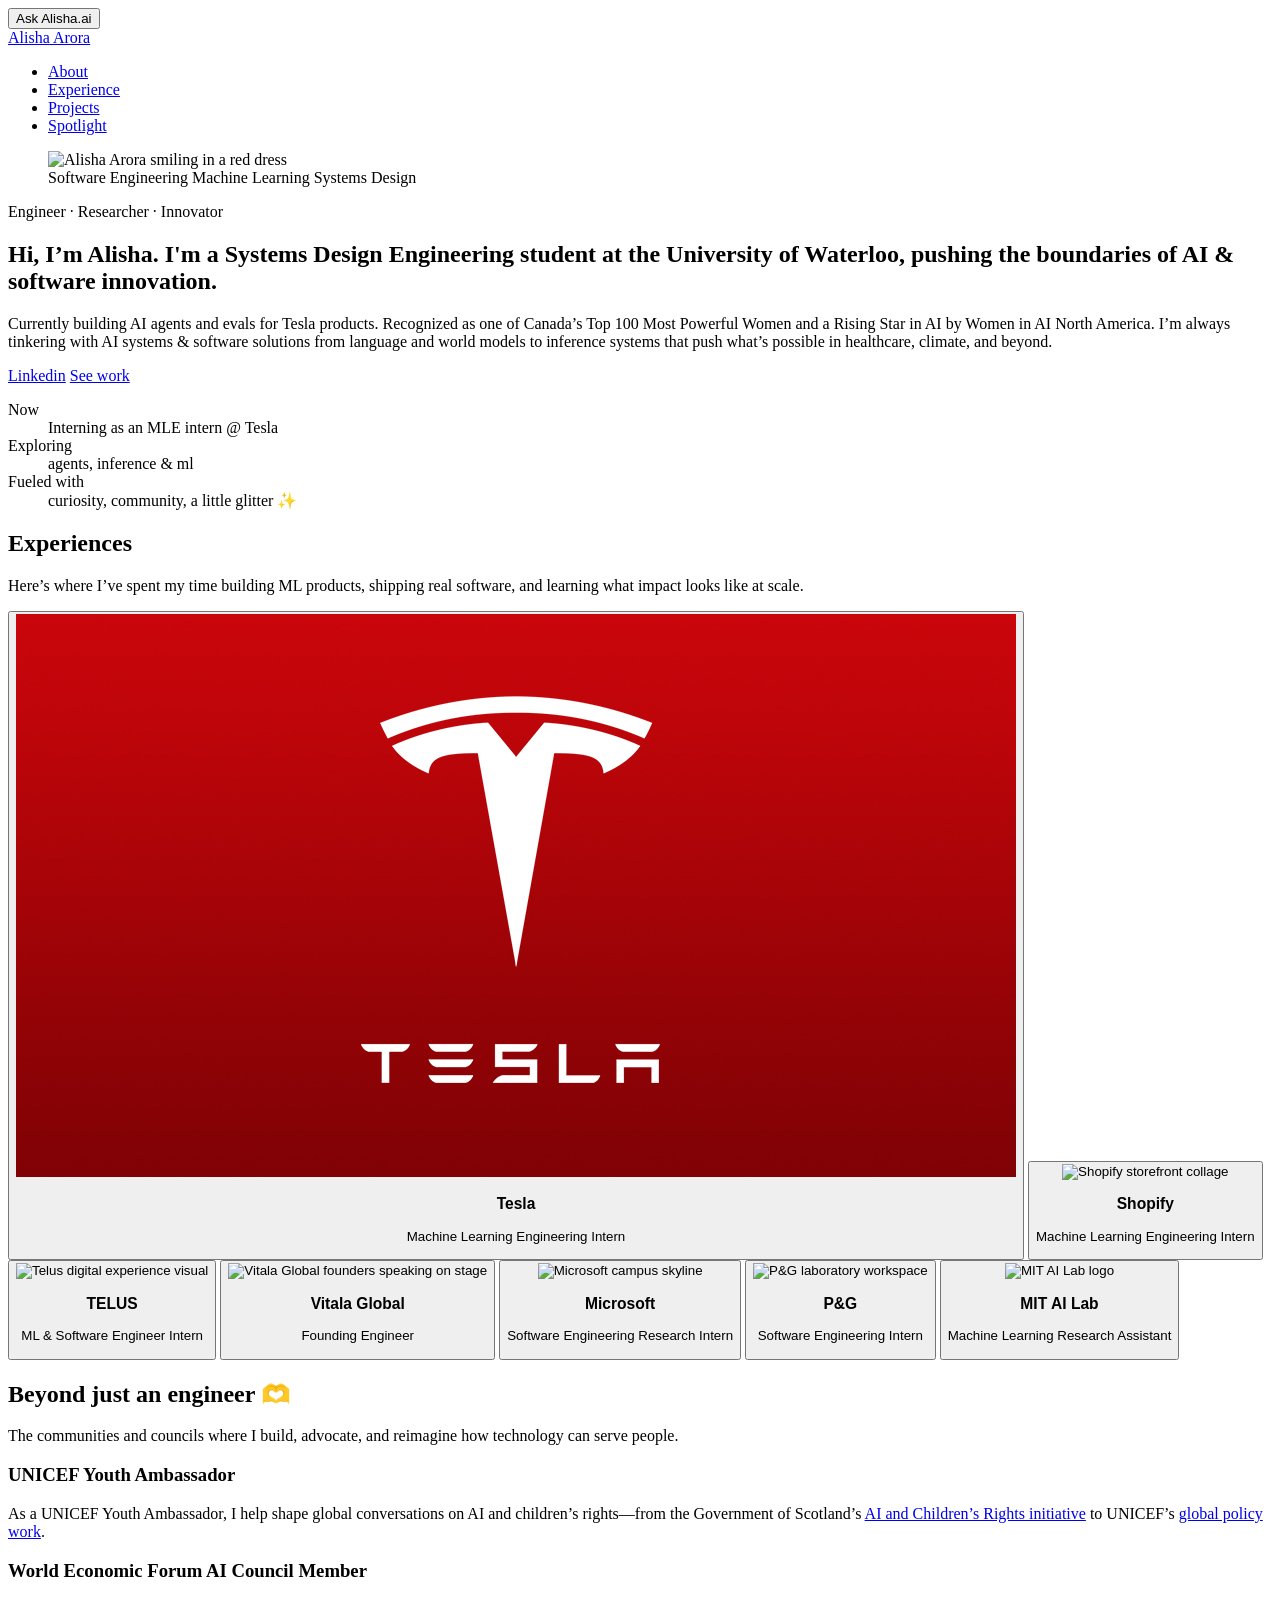
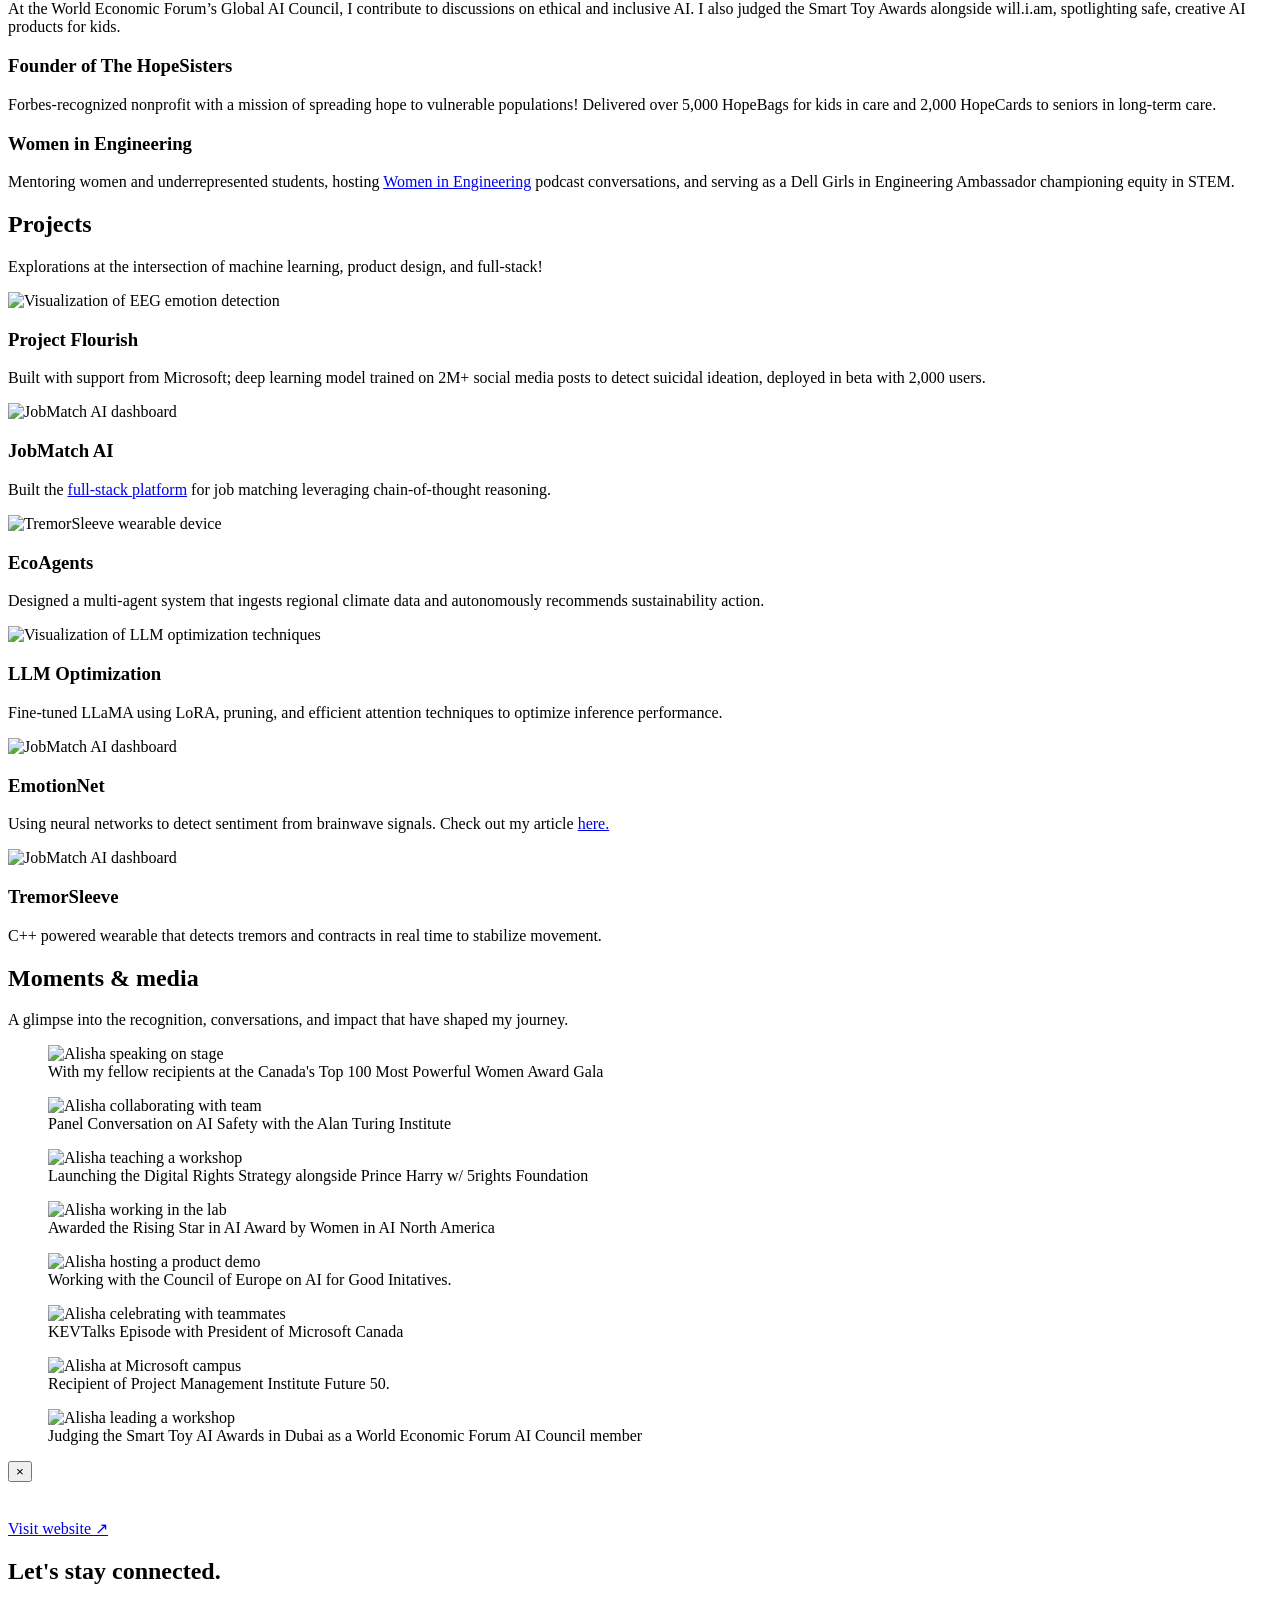
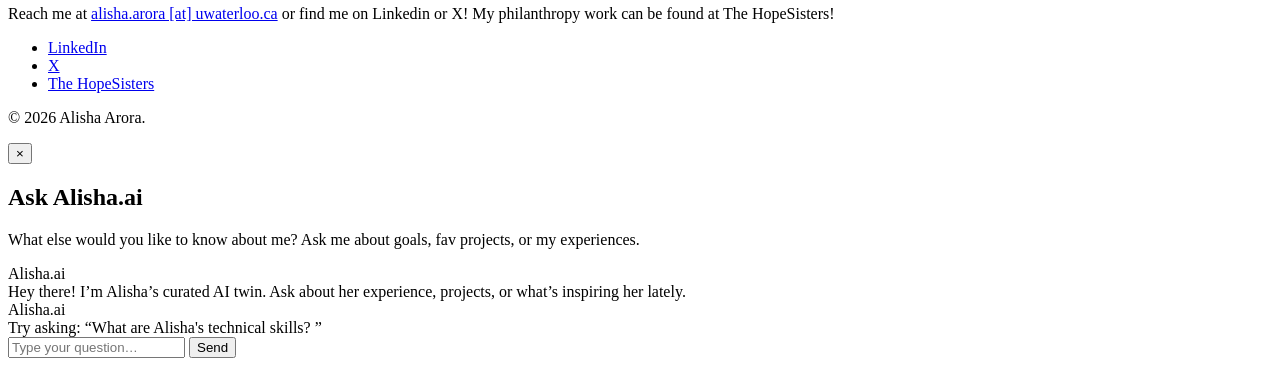
==== index.html @ b5c8d21a "Add Tesla internship updates" ====
<!DOCTYPE html>
<html lang="en">
  <head>
    <meta charset="UTF-8" />
    <meta name="viewport" content="width=device-width, initial-scale=1.0" />
    <title>Alisha Arora — ML Engineer & SWE</title>
    <link rel="stylesheet" href="styles.css" />
    <link rel="preconnect" href="https://fonts.googleapis.com" />
    <link rel="preconnect" href="https://fonts.gstatic.com" crossorigin />
    <link
      href="https://fonts.googleapis.com/css2?family=DM+Sans:wght@400;500;700&family=Playfair+Display:wght@600;700&display=swap"
      rel="stylesheet"
    />
  </head>
  <body>
    <div class="page-glow" aria-hidden="true"></div>
    <button class="ask-btn" type="button" data-modal-open>
      Ask Alisha.ai
    </button>

    <header class="hero" id="top">
      <div class="container">
        <nav class="top-nav">
          <a class="nav-logo nav-logo--pill" href="#top">Alisha Arora</a>
          <ul class="nav-links">
            <li><a href="#about" data-scroll="#about">About</a></li>
            <li><a href="#experience" data-scroll="#experience">Experience</a></li>
            <li><a href="#projects" data-scroll="#projects">Projects</a></li>
            <li><a href="#spotlight" data-scroll="#spotlight">Spotlight</a></li>
          </ul>
        </nav>

        <section class="hero-content">
          <figure class="hero-portrait hero-portrait--xl">
            <div class="portrait-frame">
              <img
                src="assets/alishaarora.png"
                alt="Alisha Arora smiling in a red dress"
              />
            </div>
            <div class="hero-tags">
              <span>Software Engineering</span>
              <span>Machine Learning</span>
              <span>Systems Design</span>
            </div>
          </figure>
          <div class="hero-copy">
            <p class="eyebrow">Engineer · Researcher · Innovator</p>
            <h1>
              Hi, I’m <span>Alisha</span>. I'm a Systems Design Engineering student at the University of Waterloo, pushing the boundaries of AI & software innovation.
            </h1>
            <p class="hero-body">
              Currently building AI agents and evals for Tesla products. Recognized as one of Canada’s Top 100 Most Powerful Women and a Rising Star in AI by Women in AI North America. I’m always tinkering with AI systems & software solutions from language and world models to inference systems that push what’s possible in healthcare, climate, and beyond.
            </p>
            <div class="hero-cta">
              <a class="primary-btn" href="https://www.linkedin.com/in/alishaarora56/">Linkedin</a>
              <a class="secondary-btn" href="#experience" data-scroll="#experience">See work</a>
            </div>
            <dl class="hero-stats">
              <div>
                <dt>Now</dt>
                <dd>Interning as an MLE intern @ <span>Tesla</span></dd>
              </div>
              <div>
                <dt> Exploring</dt>
                <dd>agents, inference & ml </dd>
              </div>
              <div>
                <dt>Fueled with</dt>
                <dd>curiosity, community, a little glitter ✨</dd>
              </div>
            </dl>
          </div>
        </section>
      </div>
    </header>

    <main>
      <section class="experience" id="experience">
        <div class="container">
          <div class="section-header">
            <h2>Experiences</h2>
            <p>
              Here’s where I’ve spent my time building ML products, shipping real software, and learning what impact looks like at scale.
            </p>
          <div class="experience-grid">
            <button
              class="experience-card"
              type="button"
              data-experience-card="tesla"
              data-experience-company="Tesla"
              data-experience-role="Machine Learning Engineering Intern"
              data-experience-year="Current"
              data-experience-summary="Currently building AI agents and evals for Tesla products."
              data-experience-link="https://www.tesla.com/"
              data-experience-image="assets/tesla.jpg"
              data-experience-alt="Tesla logo on a red background"
            >
              <img src="assets/tesla.jpg" alt="Tesla logo on a red background" />
              <div class="experience-card__overlay">
                <h3>Tesla</h3>
                <p>Machine Learning Engineering Intern</p>
              </div>
            </button>
            <button
              class="experience-card"
              type="button"
              data-experience-card="shopify"
              data-experience-company="Shopify"
              data-experience-role="Machine Learning Engineering Intern"
              data-experience-year="Sep 2025 - Dec 2025, Toronto ON"
              data-experience-summary="Built transformer-based recommendation models and a context-aware tokenizer that powers richer product discovery for millions of users."
              data-experience-link="https://www.shopify.com/"
              data-experience-image="assets/shopify_20stores_1cb40842-dab6-4920-a234-4da36e79fc8a.webp"
              data-experience-alt="Shopify storefront collage"
            >
              <img src="assets/shopify_20stores_1cb40842-dab6-4920-a234-4da36e79fc8a.webp" alt="Shopify storefront collage" />
              <div class="experience-card__overlay">
                <h3>Shopify</h3>
                <p>Machine Learning Engineering Intern</p>
              </div>
            </button>
            <button
              class="experience-card"
              type="button"
              data-experience-card="telus"
              data-experience-company="TELUS"
              data-experience-role="Machine Learning & Software Engineer Intern"
              data-experience-year="Jan 2025 - Apr 2025, Toronto ON"
              data-experience-summary="Worked on generative and computer vision systems using LLaMA-3 and SAM to optimize wildfire detection and reduce compute costs across large-scale AI infrastructure."
              data-experience-link="https://www.telus.com/"
              data-experience-image="assets/Screenshot 2025-10-09 at 10.08.01 PM.png"
              data-experience-alt="Telus digital experience visual"
            >
              <img src="assets/Screenshot 2025-10-09 at 10.08.01 PM.png" alt="Telus digital experience visual" />
              <div class="experience-card__overlay">
                <h3>TELUS</h3>
                <p>ML & Software Engineer Intern</p>
              </div>
            </button>
            <button
              class="experience-card"
              type="button"
              data-experience-card="vitala"
              data-experience-company="Vitala Global"
              data-experience-role="Founding Engineering Intern"
              data-experience-year="May 2024 - Aug 2024, Toronto ON"
              data-experience-summary="Built the backend of a women's pregnancy care app enabling secure, offline access to maternal health support in low-connectivity regions."
              data-experience-link="https://www.vitalaglobal.org/"
              data-experience-image="assets/0daeee_64565c181d674f4684ce628048272081~mv2.png"
              data-experience-alt="Vitala Global founders speaking on stage"
            >
              <img src="assets/0daeee_64565c181d674f4684ce628048272081~mv2.png" alt="Vitala Global founders speaking on stage" />
              <div class="experience-card__overlay">
                <h3>Vitala Global</h3>
                <p>Founding Engineer</p>
              </div>
            </button>
            <button
              class="experience-card"
              type="button"
              data-experience-card="microsoft"
              data-experience-company="Microsoft"
              data-experience-role="Software Engineering Research Intern"
              data-experience-year="May 2023 - Aug 2023, Redmond WA"
              data-experience-summary="Developed predictive models on maternal health data and deployed them as fast, scalable microservices on Azure using Docker and Kubernetes."
              data-experience-link="https://www.microsoft.com/"
              data-experience-image="assets/644fb7a564b6606e4e19dcf8_20230501T1259-f0aff0ab-6aef-4f8a-b039-fad01f658205.jpg"
              data-experience-alt="Microsoft campus skyline"
            >
              <img src="assets/644fb7a564b6606e4e19dcf8_20230501T1259-f0aff0ab-6aef-4f8a-b039-fad01f658205.jpg" alt="Microsoft campus skyline" />
              <div class="experience-card__overlay">
                <h3>Microsoft</h3>
                <p>Software Engineering Research Intern</p>
              </div>
            </button>
            <button
              class="experience-card"
              type="button"
              data-experience-card="pg"
              data-experience-company="Procter & Gamble"
              data-experience-role="Application & Software Engineering Intern"
              data-experience-year="Nov 2022 - Feb 2023"
              data-experience-summary="Youngest engineer to join the company, where I led the development of Always You, a mobile application focused on women's health."
              data-experience-link="https://www.pg.com/"
              data-experience-image="assets/644fb7a6e9fe28755bd56399_20230501T1259-9841d46c-efcb-4b42-9d1a-1a80ea1d48e3.jpg"
              data-experience-alt="P&G laboratory workspace"
            >
              <img src="assets/644fb7a6e9fe28755bd56399_20230501T1259-9841d46c-efcb-4b42-9d1a-1a80ea1d48e3.jpg" alt="P&G laboratory workspace" />
              <div class="experience-card__overlay">
                <h3>P&G</h3>
                <p>Software Engineering Intern</p>
              </div>
            </button>
            <button
              class="experience-card"
              type="button"
              data-experience-card="mit"
              data-experience-company="MIT AI Lab"
              data-experience-role="ML Research Assistant"
              data-experience-year="Sep 2022 - Dec 2022, Cambridge MA"
              data-experience-summary="Collaborated with PhD researchers to train deep learning models on 12,000+ microbiome samples, achieving 84% accuracy in predicting schizophrenia risk."
              data-experience-link="https://www.csail.mit.edu/"
              data-experience-image="assets/MIT-lockup-3line-red.png"
              data-experience-alt="MIT AI Lab logo"
            >
              <img src="assets/MIT-lockup-3line-red.png" alt="MIT AI Lab logo" />
              <div class="experience-card__overlay">
                <h3>MIT AI Lab</h3>
                <p>Machine Learning Research Assistant</p>
              </div>
            </button>
          </div>
        </div>
      </section>

      <section class="values" id="about">
        <div class="container">
          <div class="section-header">
            <h2>Beyond just an engineer 🫶</h2>
            <p>
              The communities and councils where I build, advocate, and reimagine how technology can serve people.
            </p>
          </div>
          <div class="values-grid">
            <article>
              <h3>UNICEF   Youth  Ambassador</h3>
              <p>
                As a UNICEF Youth Ambassador, I help shape global conversations on AI and children’s rights—from the Government of Scotland’s <a href="https://www.scottishai.com/news/engaging-youth-the-future-of-ai" target="_blank" rel="noopener">AI and Children’s Rights initiative</a> to UNICEF’s <a href="https://www.unicef.org/innocenti/events/global-forum-ai-children" target="_blank" rel="noopener">global policy work</a>.
            </article>
            <article>
              <h3>World Economic Forum AI Council Member</h3>
              <p>
                At the World Economic Forum’s Global AI Council, I contribute to discussions on ethical and inclusive AI. I also judged the Smart Toy Awards alongside will.i.am, spotlighting safe, creative AI products for kids.
              </p>
            </article>
            <article>
              <h3>Founder of The HopeSisters</h3>
              <p>
                Forbes-recognized nonprofit with a mission of spreading hope to vulnerable populations! Delivered over 5,000 HopeBags for kids in care and 2,000 HopeCards to seniors in long-term care.
              </p>
            </article>
            <article>
              <h3>Women in Engineering</h3>
              <p>
                Mentoring women and underrepresented students, hosting <a href="https://www.youtube.com/watch?v=wLb6qKamqs4" target="_blank" rel="noopener">Women in Engineering</a> podcast conversations, and serving as a Dell Girls in Engineering Ambassador championing equity in STEM.
              </p>
            </article>
          </div>
        </div>
      </section>

      
      
      <section class="projects" id="projects">
        <div class="container">
          <div class="section-header">
            <h2>Projects</h2>
            <p>
              Explorations at the intersection of machine learning, product design, and full-stack! 
            </p>
          </div>
          <div class="projects-grid">
            <article class="project-card" data-project="emotion-net">
              <div class="project-card__media">
                <img src="assets/ai suicidal detection.png" alt="Visualization of EEG emotion detection" />
              </div>
              <div class="project-card__body">
                <h3>Project Flourish</h3>
                <p>Built with support from Microsoft; deep learning model trained on 2M+ social media posts to detect suicidal ideation, deployed in beta with 2,000 users.</p>
              </div>
            </article>
            <article class="project-card" data-project="jobmatch">
              <div class="project-card__media">
                <img src="assets/JobMatch.png" alt="JobMatch AI dashboard" />
              </div>
              <div class="project-card__body">
                <h3>JobMatch AI</h3>
                <p>Built the <a class="text-link" href="https://jobmatch-ai-pied.vercel.app/" target="_blank" rel="noopener">full-stack platform</a> for job matching leveraging chain-of-thought reasoning.</p>
              </div>
            </article>
            <article class="project-card" data-project="tremorsleeve">
              <div class="project-card__media">
                <img src="assets/agents.png" alt="TremorSleeve wearable device" />
              </div>
              <div class="project-card__body">
                <h3>EcoAgents</h3>
                <p> Designed a multi-agent system that ingests regional climate data and autonomously recommends sustainability action.</p>
              </div>
            </article>
            <article class="project-card" data-project="llm-opt">
              <div class="project-card__media">
                <img src="assets/llm.jpg" alt="Visualization of LLM optimization techniques" />
              </div>
              <div class="project-card__body">
                <h3>LLM Optimization</h3>
                <p>Fine-tuned LLaMA using LoRA, pruning, and efficient attention techniques to optimize inference performance.</p>
              </div>
            </article>
            <article class="project-card" data-project="jobmatch">
              <div class="project-card__media">
                <img src="assets/Brainwave.jpg" alt="JobMatch AI dashboard" />
              </div>
              <div class="project-card__body">
                <h3>EmotionNet</h3>
                <p>Using neural networks to detect sentiment from brainwave signals. Check out my article <a class="text-link" href="https://alishaarora56.medium.com/using-brainwave-data-to-detect-whether-someone-is-feeling-good-7e4171572429" target="_blank" rel="noopener noreferrer">here.</a> </p>
              </div>
            </article>
            <article class="project-card" data-project="jobmatch">
              <div class="project-card__media">
                <img src="assets/TremorSleeve.png" alt="JobMatch AI dashboard" />
              </div>
              <div class="project-card__body">
                <h3>TremorSleeve</h3>
                <p>C++ powered wearable that detects tremors and contracts in real time to stabilize movement.</p>
              </div>
            </article>
          </div>
        </div>
      </section>



      <section class="spotlight" id="spotlight">
        <div class="container">
          <div class="section-header">
            <h2>Moments & media</h2>
            <p>
              A glimpse into the recognition, conversations, and impact that have shaped my journey.
            </p>
          </div>
          <div class="spotlight-grid">
            <figure>
              <img src="assets/IMG_5000C2583767-1.jpeg" alt="Alisha speaking on stage" />
              <figcaption>With my fellow recipients at the Canada's Top 100 Most Powerful Women Award Gala </figcaption>
            </figure>
            <figure>
              <img src="assets/IMG_8790.jpg" alt="Alisha collaborating with team" />
              <figcaption>Panel Conversation on AI Safety with the Alan Turing Institute</figcaption>
            </figure>
            <figure>
              <img src="assets/4d37ea44-f620-46a0-9817-ff5068344997.jpg" alt="Alisha teaching a workshop" />
              <figcaption>Launching the Digital Rights Strategy alongside Prince Harry w/ 5rights Foundation</figcaption>
            </figure>
            <figure>
              <img src="assets/Screenshot 2025-10-11 at 12.06.03 AM.png" alt="Alisha working in the lab" />
              <figcaption>Awarded the Rising Star in AI Award by Women in AI North America </figcaption>
            </figure>
            <figure>
              <img src="assets/coe.png" alt="Alisha hosting a product demo" />
              <figcaption>Working with the Council of Europe on AI for Good Initatives.</figcaption>
            </figure>
            <figure>
              <img src="assets/Screenshot 2025-10-11 at 12.46.53 AM.png" alt="Alisha celebrating with teammates" />
              <figcaption>KEVTalks Episode with President of Microsoft Canada</figcaption>
            </figure>
            <figure>
              <img src="assets/PM.png" alt="Alisha at Microsoft campus" />
              <figcaption>Recipient of Project Management Institute Future 50.</figcaption>
            </figure>
            <figure>
              <img src="assets/dubai.png" alt="Alisha leading a workshop" />
              <figcaption>Judging the Smart Toy AI Awards in Dubai as a World Economic Forum AI Council member </figcaption>
            </figure>
          </div>
        </div>
      </section>

    </main>

    <div class="experience-modal" data-experience-modal>
      <div class="experience-modal__content">
        <button class="experience-modal__close" type="button" data-experience-close aria-label="Close">×</button>
        <div class="experience-modal__image">
          <span class="experience-modal__badge" data-modal-experience-year></span>
          <img src="" alt="" data-modal-experience-image />
        </div>
        <div class="experience-modal__body">
          <div class="experience-modal__header">
            <span class="experience-modal__company" data-modal-experience-company></span>
            <h3 data-modal-experience-role></h3>
          </div>
          <p class="experience-modal__summary" data-modal-experience-summary></p>
          <div class="experience-modal__footer">
            <a href="#" target="_blank" rel="noopener" data-modal-experience-link>
              Visit website ↗
            </a>
          </div>
        </div>
      </div>
    </div>

    <footer class="footer">
      <div class="container">
        <div>
          <h2>Let's stay connected.</h2>
          <p>
            Reach me at <a href="mailto:alisha.arora@uwaterloo.ca">alisha.arora [at] uwaterloo.ca</a> or find me on Linkedin or X! My philanthropy work can be found at The HopeSisters!
          </p>
        </div>
        <ul class="footer-links">
          <li><a href="https://www.linkedin.com/in/alishaarora56/" target="_blank" rel="noopener">LinkedIn</a></li>
          <li><a href="https://x.com/alishaarora_" target="_blank" rel="noopener">X</a></li>
          <li><a href="https://thehopesisters.com/#home/" target="_blank" rel="noopener">The HopeSisters</a></li>
        </ul>
        <p class="footer-note">© <span data-year></span> Alisha Arora.</p>
      </div>
    </footer>

    <div class="modal" data-modal>
      <div class="modal-content">
        <button class="modal-close" type="button" data-modal-close aria-label="Close">×</button>
        <div class="modal-header">
          <h2>Ask Alisha.ai</h2>
          <p> What else would you like to know about me? Ask me about goals, fav projects, or my experiences.</p>
        </div>
        <div class="modal-body">
          <div class="chat-window" data-chat-window>
            <!-- Chat content injected -->
          </div>
          <form class="chat-input" data-chat-form>
            <input
              type="text"
              name="prompt"
              placeholder="Type your question…"
              autocomplete="off"
              required
            />
            <button type="submit">Send</button>
          </form>
        </div>
      </div>
    </div>

    <script src="script.js" defer></script>
  </body>
</html>
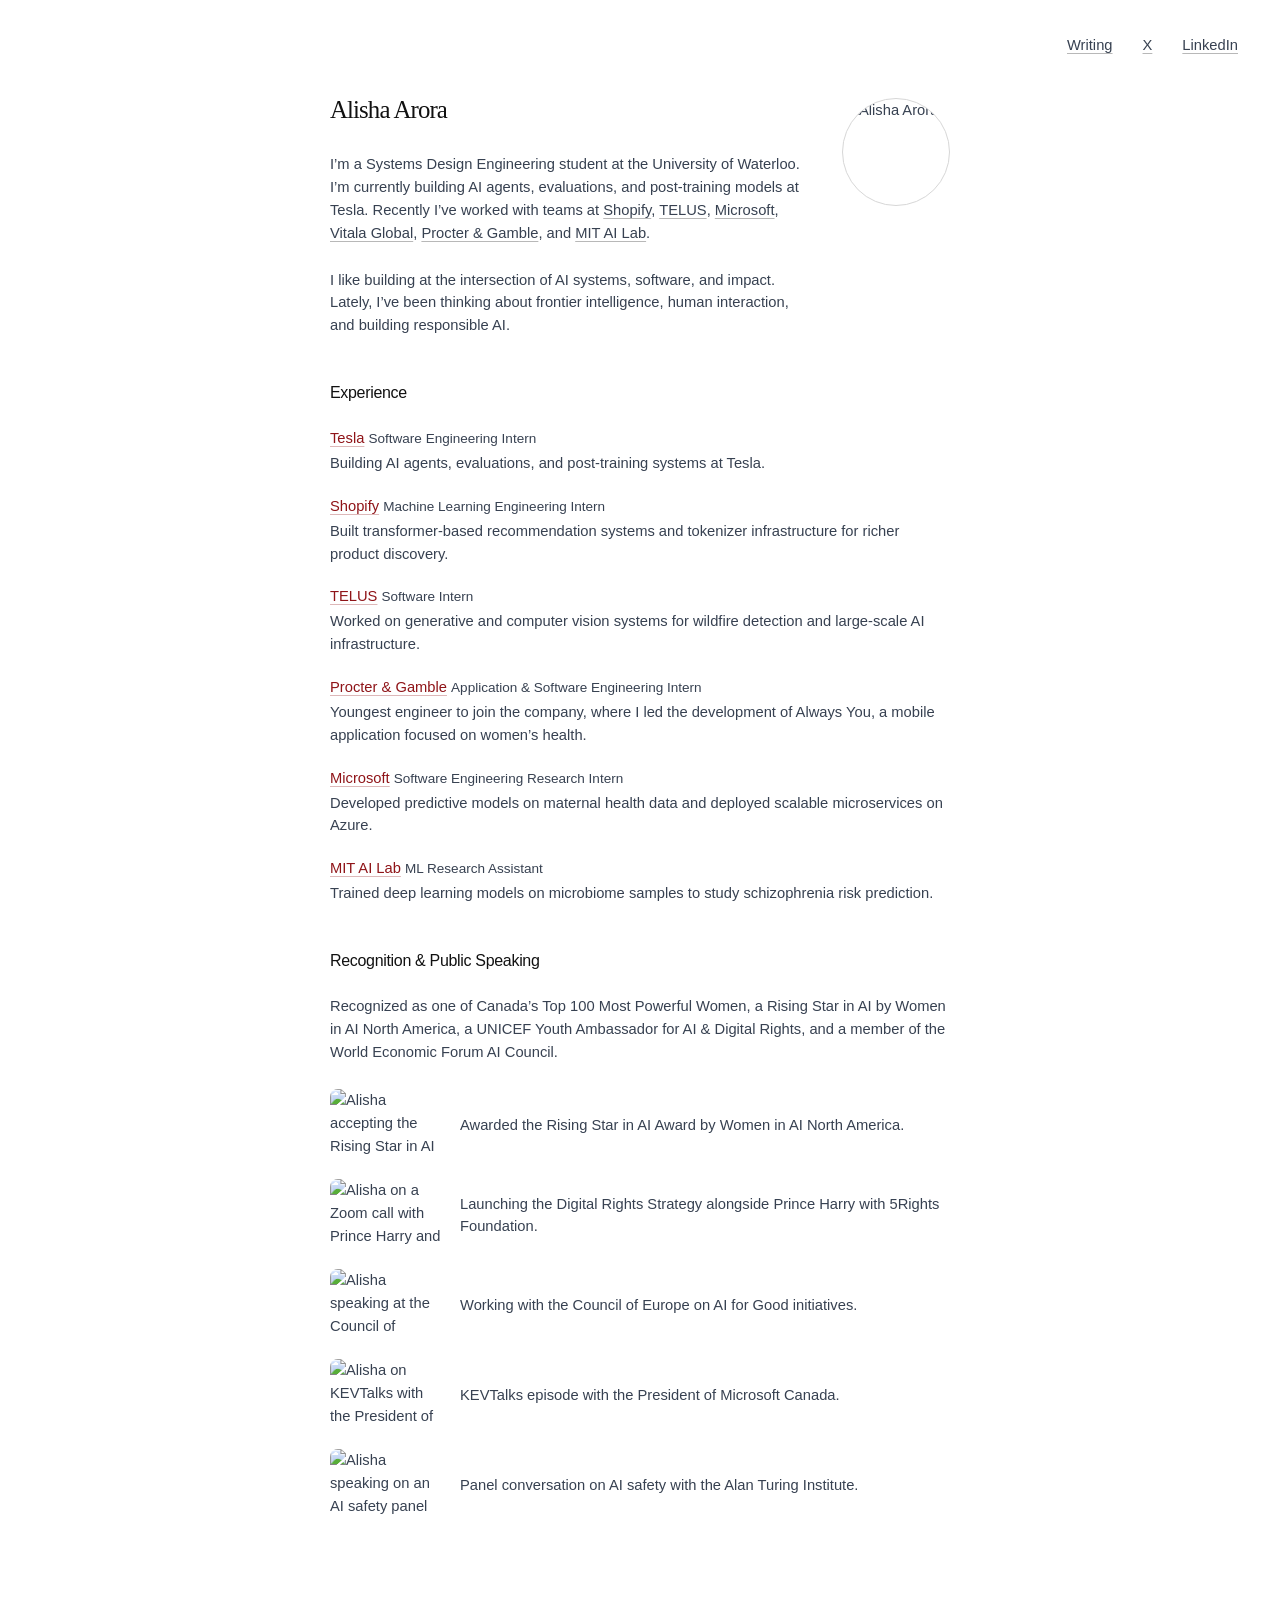
==== commit ccf93c16: "Redesign personal site" ====
--- a/index.html
+++ b/index.html
@@ -3,435 +3,100 @@
   <head>
     <meta charset="UTF-8" />
     <meta name="viewport" content="width=device-width, initial-scale=1.0" />
-    <title>Alisha Arora — ML Engineer & SWE</title>
+    <title>Alisha Arora</title>
+    <meta
+      name="description"
+      content="Alisha Arora is a Systems Design Engineering student at the University of Waterloo building AI agents, ML systems, and software products."
+    />
+    <link rel="icon" type="image/png" href="assets/alishaarora.png" />
+    <link rel="apple-touch-icon" href="assets/alishaarora.png" />
     <link rel="stylesheet" href="styles.css" />
-    <link rel="preconnect" href="https://fonts.googleapis.com" />
-    <link rel="preconnect" href="https://fonts.gstatic.com" crossorigin />
-    <link
-      href="https://fonts.googleapis.com/css2?family=DM+Sans:wght@400;500;700&family=Playfair+Display:wght@600;700&display=swap"
-      rel="stylesheet"
-    />
   </head>
   <body>
-    <div class="page-glow" aria-hidden="true"></div>
-    <button class="ask-btn" type="button" data-modal-open>
-      Ask Alisha.ai
-    </button>
+    <main class="page">
+      <nav class="top-links" aria-label="Main navigation">
+        <a href="writing.html">Writing</a>
+        <a href="https://x.com/alishaarora_" target="_blank" rel="noopener">X</a>
+        <a href="https://www.linkedin.com/in/alishaarora56/" target="_blank" rel="noopener">LinkedIn</a>
+      </nav>
 
-    <header class="hero" id="top">
-      <div class="container">
-        <nav class="top-nav">
-          <a class="nav-logo nav-logo--pill" href="#top">Alisha Arora</a>
-          <ul class="nav-links">
-            <li><a href="#about" data-scroll="#about">About</a></li>
-            <li><a href="#experience" data-scroll="#experience">Experience</a></li>
-            <li><a href="#projects" data-scroll="#projects">Projects</a></li>
-            <li><a href="#spotlight" data-scroll="#spotlight">Spotlight</a></li>
-          </ul>
-        </nav>
+      <header class="hero">
+        <div class="hero-copy">
+          <h1>Alisha Arora</h1>
+          <p>
+            I’m a Systems Design Engineering student at the University of Waterloo. I’m currently building AI agents, evaluations, and post-training models at Tesla. Recently I’ve worked with teams at
+            <a href="https://www.shopify.com/" target="_blank" rel="noopener">Shopify</a>,
+            <a href="https://www.telus.com/" target="_blank" rel="noopener">TELUS</a>,
+            <a href="https://www.microsoft.com/" target="_blank" rel="noopener">Microsoft</a>,
+            <a href="https://www.vitalaglobal.org/" target="_blank" rel="noopener">Vitala Global</a>,
+            <a href="https://www.pg.com/" target="_blank" rel="noopener">Procter &amp; Gamble</a>, and
+            <a href="https://www.csail.mit.edu/" target="_blank" rel="noopener">MIT AI Lab</a>.
+          </p>
+          <p>
+            I like building at the intersection of AI systems, software, and impact. Lately, I’ve been thinking about frontier intelligence, human interaction, and building responsible AI.
+          </p>
+        </div>
+        <img class="portrait" src="assets/alishaarora.png" alt="Alisha Arora" />
+      </header>
 
-        <section class="hero-content">
-          <figure class="hero-portrait hero-portrait--xl">
-            <div class="portrait-frame">
-              <img
-                src="assets/alishaarora.png"
-                alt="Alisha Arora smiling in a red dress"
-              />
-            </div>
-            <div class="hero-tags">
-              <span>Software Engineering</span>
-              <span>Machine Learning</span>
-              <span>Systems Design</span>
-            </div>
-          </figure>
-          <div class="hero-copy">
-            <p class="eyebrow">Engineer · Researcher · Innovator</p>
-            <h1>
-              Hi, I’m <span>Alisha</span>. I'm a Systems Design Engineering student at the University of Waterloo, pushing the boundaries of AI & software innovation.
-            </h1>
-            <p class="hero-body">
-              Currently building AI agents and evals for Tesla products. Recognized as one of Canada’s Top 100 Most Powerful Women and a Rising Star in AI by Women in AI North America. I’m always tinkering with AI systems & software solutions from language and world models to inference systems that push what’s possible in healthcare, climate, and beyond.
-            </p>
-            <div class="hero-cta">
-              <a class="primary-btn" href="https://www.linkedin.com/in/alishaarora56/">Linkedin</a>
-              <a class="secondary-btn" href="#experience" data-scroll="#experience">See work</a>
-            </div>
-            <dl class="hero-stats">
-              <div>
-                <dt>Now</dt>
-                <dd>Interning as an MLE intern @ <span>Tesla</span></dd>
-              </div>
-              <div>
-                <dt> Exploring</dt>
-                <dd>agents, inference & ml </dd>
-              </div>
-              <div>
-                <dt>Fueled with</dt>
-                <dd>curiosity, community, a little glitter ✨</dd>
-              </div>
-            </dl>
-          </div>
-        </section>
-      </div>
-    </header>
-
-    <main>
-      <section class="experience" id="experience">
-        <div class="container">
-          <div class="section-header">
-            <h2>Experiences</h2>
-            <p>
-              Here’s where I’ve spent my time building ML products, shipping real software, and learning what impact looks like at scale.
-            </p>
-          <div class="experience-grid">
-            <button
-              class="experience-card"
-              type="button"
-              data-experience-card="tesla"
-              data-experience-company="Tesla"
-              data-experience-role="Machine Learning Engineering Intern"
-              data-experience-year="Current"
-              data-experience-summary="Currently building AI agents and evals for Tesla products."
-              data-experience-link="https://www.tesla.com/"
-              data-experience-image="assets/tesla.jpg"
-              data-experience-alt="Tesla logo on a red background"
-            >
-              <img src="assets/tesla.jpg" alt="Tesla logo on a red background" />
-              <div class="experience-card__overlay">
-                <h3>Tesla</h3>
-                <p>Machine Learning Engineering Intern</p>
-              </div>
-            </button>
-            <button
-              class="experience-card"
-              type="button"
-              data-experience-card="shopify"
-              data-experience-company="Shopify"
-              data-experience-role="Machine Learning Engineering Intern"
-              data-experience-year="Sep 2025 - Dec 2025, Toronto ON"
-              data-experience-summary="Built transformer-based recommendation models and a context-aware tokenizer that powers richer product discovery for millions of users."
-              data-experience-link="https://www.shopify.com/"
-              data-experience-image="assets/shopify_20stores_1cb40842-dab6-4920-a234-4da36e79fc8a.webp"
-              data-experience-alt="Shopify storefront collage"
-            >
-              <img src="assets/shopify_20stores_1cb40842-dab6-4920-a234-4da36e79fc8a.webp" alt="Shopify storefront collage" />
-              <div class="experience-card__overlay">
-                <h3>Shopify</h3>
-                <p>Machine Learning Engineering Intern</p>
-              </div>
-            </button>
-            <button
-              class="experience-card"
-              type="button"
-              data-experience-card="telus"
-              data-experience-company="TELUS"
-              data-experience-role="Machine Learning & Software Engineer Intern"
-              data-experience-year="Jan 2025 - Apr 2025, Toronto ON"
-              data-experience-summary="Worked on generative and computer vision systems using LLaMA-3 and SAM to optimize wildfire detection and reduce compute costs across large-scale AI infrastructure."
-              data-experience-link="https://www.telus.com/"
-              data-experience-image="assets/Screenshot 2025-10-09 at 10.08.01 PM.png"
-              data-experience-alt="Telus digital experience visual"
-            >
-              <img src="assets/Screenshot 2025-10-09 at 10.08.01 PM.png" alt="Telus digital experience visual" />
-              <div class="experience-card__overlay">
-                <h3>TELUS</h3>
-                <p>ML & Software Engineer Intern</p>
-              </div>
-            </button>
-            <button
-              class="experience-card"
-              type="button"
-              data-experience-card="vitala"
-              data-experience-company="Vitala Global"
-              data-experience-role="Founding Engineering Intern"
-              data-experience-year="May 2024 - Aug 2024, Toronto ON"
-              data-experience-summary="Built the backend of a women's pregnancy care app enabling secure, offline access to maternal health support in low-connectivity regions."
-              data-experience-link="https://www.vitalaglobal.org/"
-              data-experience-image="assets/0daeee_64565c181d674f4684ce628048272081~mv2.png"
-              data-experience-alt="Vitala Global founders speaking on stage"
-            >
-              <img src="assets/0daeee_64565c181d674f4684ce628048272081~mv2.png" alt="Vitala Global founders speaking on stage" />
-              <div class="experience-card__overlay">
-                <h3>Vitala Global</h3>
-                <p>Founding Engineer</p>
-              </div>
-            </button>
-            <button
-              class="experience-card"
-              type="button"
-              data-experience-card="microsoft"
-              data-experience-company="Microsoft"
-              data-experience-role="Software Engineering Research Intern"
-              data-experience-year="May 2023 - Aug 2023, Redmond WA"
-              data-experience-summary="Developed predictive models on maternal health data and deployed them as fast, scalable microservices on Azure using Docker and Kubernetes."
-              data-experience-link="https://www.microsoft.com/"
-              data-experience-image="assets/644fb7a564b6606e4e19dcf8_20230501T1259-f0aff0ab-6aef-4f8a-b039-fad01f658205.jpg"
-              data-experience-alt="Microsoft campus skyline"
-            >
-              <img src="assets/644fb7a564b6606e4e19dcf8_20230501T1259-f0aff0ab-6aef-4f8a-b039-fad01f658205.jpg" alt="Microsoft campus skyline" />
-              <div class="experience-card__overlay">
-                <h3>Microsoft</h3>
-                <p>Software Engineering Research Intern</p>
-              </div>
-            </button>
-            <button
-              class="experience-card"
-              type="button"
-              data-experience-card="pg"
-              data-experience-company="Procter & Gamble"
-              data-experience-role="Application & Software Engineering Intern"
-              data-experience-year="Nov 2022 - Feb 2023"
-              data-experience-summary="Youngest engineer to join the company, where I led the development of Always You, a mobile application focused on women's health."
-              data-experience-link="https://www.pg.com/"
-              data-experience-image="assets/644fb7a6e9fe28755bd56399_20230501T1259-9841d46c-efcb-4b42-9d1a-1a80ea1d48e3.jpg"
-              data-experience-alt="P&G laboratory workspace"
-            >
-              <img src="assets/644fb7a6e9fe28755bd56399_20230501T1259-9841d46c-efcb-4b42-9d1a-1a80ea1d48e3.jpg" alt="P&G laboratory workspace" />
-              <div class="experience-card__overlay">
-                <h3>P&G</h3>
-                <p>Software Engineering Intern</p>
-              </div>
-            </button>
-            <button
-              class="experience-card"
-              type="button"
-              data-experience-card="mit"
-              data-experience-company="MIT AI Lab"
-              data-experience-role="ML Research Assistant"
-              data-experience-year="Sep 2022 - Dec 2022, Cambridge MA"
-              data-experience-summary="Collaborated with PhD researchers to train deep learning models on 12,000+ microbiome samples, achieving 84% accuracy in predicting schizophrenia risk."
-              data-experience-link="https://www.csail.mit.edu/"
-              data-experience-image="assets/MIT-lockup-3line-red.png"
-              data-experience-alt="MIT AI Lab logo"
-            >
-              <img src="assets/MIT-lockup-3line-red.png" alt="MIT AI Lab logo" />
-              <div class="experience-card__overlay">
-                <h3>MIT AI Lab</h3>
-                <p>Machine Learning Research Assistant</p>
-              </div>
-            </button>
-          </div>
+      <section aria-labelledby="experience-heading">
+        <h2 id="experience-heading">Experience</h2>
+        <div class="entry-list">
+          <article class="entry">
+            <p><a class="entry-title" href="https://www.tesla.com/" target="_blank" rel="noopener">Tesla</a> <span class="date">Software Engineering Intern</span></p>
+            <p>Building AI agents, evaluations, and post-training systems at Tesla.</p>
+          </article>
+          <article class="entry">
+            <p><a class="entry-title" href="https://www.shopify.com/" target="_blank" rel="noopener">Shopify</a> <span class="date">Machine Learning Engineering Intern</span></p>
+            <p>Built transformer-based recommendation systems and tokenizer infrastructure for richer product discovery.</p>
+          </article>
+          <article class="entry">
+            <p><a class="entry-title" href="https://www.telus.com/" target="_blank" rel="noopener">TELUS</a> <span class="date">Software Intern</span></p>
+            <p>Worked on generative and computer vision systems for wildfire detection and large-scale AI infrastructure.</p>
+          </article>
+          <article class="entry">
+            <p><a class="entry-title" href="https://www.pg.com/" target="_blank" rel="noopener">Procter &amp; Gamble</a> <span class="date">Application &amp; Software Engineering Intern</span></p>
+            <p>Youngest engineer to join the company, where I led the development of Always You, a mobile application focused on women’s health.</p>
+          </article>
+          <article class="entry">
+            <p><a class="entry-title" href="https://www.microsoft.com/" target="_blank" rel="noopener">Microsoft</a> <span class="date">Software Engineering Research Intern</span></p>
+            <p>Developed predictive models on maternal health data and deployed scalable microservices on Azure.</p>
+          </article>
+          <article class="entry">
+            <p><a class="entry-title" href="https://www.csail.mit.edu/" target="_blank" rel="noopener">MIT AI Lab</a> <span class="date">ML Research Assistant</span></p>
+            <p>Trained deep learning models on microbiome samples to study schizophrenia risk prediction.</p>
+          </article>
         </div>
       </section>
 
-      <section class="values" id="about">
-        <div class="container">
-          <div class="section-header">
-            <h2>Beyond just an engineer 🫶</h2>
-            <p>
-              The communities and councils where I build, advocate, and reimagine how technology can serve people.
-            </p>
-          </div>
-          <div class="values-grid">
-            <article>
-              <h3>UNICEF   Youth  Ambassador</h3>
-              <p>
-                As a UNICEF Youth Ambassador, I help shape global conversations on AI and children’s rights—from the Government of Scotland’s <a href="https://www.scottishai.com/news/engaging-youth-the-future-of-ai" target="_blank" rel="noopener">AI and Children’s Rights initiative</a> to UNICEF’s <a href="https://www.unicef.org/innocenti/events/global-forum-ai-children" target="_blank" rel="noopener">global policy work</a>.
-            </article>
-            <article>
-              <h3>World Economic Forum AI Council Member</h3>
-              <p>
-                At the World Economic Forum’s Global AI Council, I contribute to discussions on ethical and inclusive AI. I also judged the Smart Toy Awards alongside will.i.am, spotlighting safe, creative AI products for kids.
-              </p>
-            </article>
-            <article>
-              <h3>Founder of The HopeSisters</h3>
-              <p>
-                Forbes-recognized nonprofit with a mission of spreading hope to vulnerable populations! Delivered over 5,000 HopeBags for kids in care and 2,000 HopeCards to seniors in long-term care.
-              </p>
-            </article>
-            <article>
-              <h3>Women in Engineering</h3>
-              <p>
-                Mentoring women and underrepresented students, hosting <a href="https://www.youtube.com/watch?v=wLb6qKamqs4" target="_blank" rel="noopener">Women in Engineering</a> podcast conversations, and serving as a Dell Girls in Engineering Ambassador championing equity in STEM.
-              </p>
-            </article>
-          </div>
+      <section aria-labelledby="awards-heading">
+        <h2 id="awards-heading">Recognition &amp; Public Speaking</h2>
+        <p>
+          Recognized as one of Canada’s Top 100 Most Powerful Women, a Rising Star in AI by Women in AI North America, a UNICEF Youth Ambassador for AI &amp; Digital Rights, and a member of the World Economic Forum AI Council.
+        </p>
+        <div class="award-list">
+          <article class="award-item">
+            <img class="award-image--top" src="assets/Screenshot 2025-10-11 at 12.06.03 AM.png" alt="Alisha accepting the Rising Star in AI award" />
+            <p>Awarded the Rising Star in AI Award by Women in AI North America.</p>
+          </article>
+          <article class="award-item">
+            <img src="assets/IMG_5000C2583767-1.jpeg" alt="Alisha on a Zoom call with Prince Harry and youth advocates" />
+            <p>Launching the Digital Rights Strategy alongside Prince Harry with 5Rights Foundation.</p>
+          </article>
+          <article class="award-item">
+            <img src="assets/coe.png" alt="Alisha speaking at the Council of Europe" />
+            <p>Working with the Council of Europe on AI for Good initiatives.</p>
+          </article>
+          <article class="award-item">
+            <img src="assets/Screenshot 2025-10-11 at 12.46.53 AM.png" alt="Alisha on KEVTalks with the President of Microsoft Canada" />
+            <p>KEVTalks episode with the President of Microsoft Canada.</p>
+          </article>
+          <article class="award-item">
+            <img src="assets/4d37ea44-f620-46a0-9817-ff5068344997.jpg" alt="Alisha speaking on an AI safety panel at the Alan Turing Institute" />
+            <p>Panel conversation on AI safety with the Alan Turing Institute.</p>
+          </article>
         </div>
       </section>
-
-      
-      
-      <section class="projects" id="projects">
-        <div class="container">
-          <div class="section-header">
-            <h2>Projects</h2>
-            <p>
-              Explorations at the intersection of machine learning, product design, and full-stack! 
-            </p>
-          </div>
-          <div class="projects-grid">
-            <article class="project-card" data-project="emotion-net">
-              <div class="project-card__media">
-                <img src="assets/ai suicidal detection.png" alt="Visualization of EEG emotion detection" />
-              </div>
-              <div class="project-card__body">
-                <h3>Project Flourish</h3>
-                <p>Built with support from Microsoft; deep learning model trained on 2M+ social media posts to detect suicidal ideation, deployed in beta with 2,000 users.</p>
-              </div>
-            </article>
-            <article class="project-card" data-project="jobmatch">
-              <div class="project-card__media">
-                <img src="assets/JobMatch.png" alt="JobMatch AI dashboard" />
-              </div>
-              <div class="project-card__body">
-                <h3>JobMatch AI</h3>
-                <p>Built the <a class="text-link" href="https://jobmatch-ai-pied.vercel.app/" target="_blank" rel="noopener">full-stack platform</a> for job matching leveraging chain-of-thought reasoning.</p>
-              </div>
-            </article>
-            <article class="project-card" data-project="tremorsleeve">
-              <div class="project-card__media">
-                <img src="assets/agents.png" alt="TremorSleeve wearable device" />
-              </div>
-              <div class="project-card__body">
-                <h3>EcoAgents</h3>
-                <p> Designed a multi-agent system that ingests regional climate data and autonomously recommends sustainability action.</p>
-              </div>
-            </article>
-            <article class="project-card" data-project="llm-opt">
-              <div class="project-card__media">
-                <img src="assets/llm.jpg" alt="Visualization of LLM optimization techniques" />
-              </div>
-              <div class="project-card__body">
-                <h3>LLM Optimization</h3>
-                <p>Fine-tuned LLaMA using LoRA, pruning, and efficient attention techniques to optimize inference performance.</p>
-              </div>
-            </article>
-            <article class="project-card" data-project="jobmatch">
-              <div class="project-card__media">
-                <img src="assets/Brainwave.jpg" alt="JobMatch AI dashboard" />
-              </div>
-              <div class="project-card__body">
-                <h3>EmotionNet</h3>
-                <p>Using neural networks to detect sentiment from brainwave signals. Check out my article <a class="text-link" href="https://alishaarora56.medium.com/using-brainwave-data-to-detect-whether-someone-is-feeling-good-7e4171572429" target="_blank" rel="noopener noreferrer">here.</a> </p>
-              </div>
-            </article>
-            <article class="project-card" data-project="jobmatch">
-              <div class="project-card__media">
-                <img src="assets/TremorSleeve.png" alt="JobMatch AI dashboard" />
-              </div>
-              <div class="project-card__body">
-                <h3>TremorSleeve</h3>
-                <p>C++ powered wearable that detects tremors and contracts in real time to stabilize movement.</p>
-              </div>
-            </article>
-          </div>
-        </div>
-      </section>
-
-
-
-      <section class="spotlight" id="spotlight">
-        <div class="container">
-          <div class="section-header">
-            <h2>Moments & media</h2>
-            <p>
-              A glimpse into the recognition, conversations, and impact that have shaped my journey.
-            </p>
-          </div>
-          <div class="spotlight-grid">
-            <figure>
-              <img src="assets/IMG_5000C2583767-1.jpeg" alt="Alisha speaking on stage" />
-              <figcaption>With my fellow recipients at the Canada's Top 100 Most Powerful Women Award Gala </figcaption>
-            </figure>
-            <figure>
-              <img src="assets/IMG_8790.jpg" alt="Alisha collaborating with team" />
-              <figcaption>Panel Conversation on AI Safety with the Alan Turing Institute</figcaption>
-            </figure>
-            <figure>
-              <img src="assets/4d37ea44-f620-46a0-9817-ff5068344997.jpg" alt="Alisha teaching a workshop" />
-              <figcaption>Launching the Digital Rights Strategy alongside Prince Harry w/ 5rights Foundation</figcaption>
-            </figure>
-            <figure>
-              <img src="assets/Screenshot 2025-10-11 at 12.06.03 AM.png" alt="Alisha working in the lab" />
-              <figcaption>Awarded the Rising Star in AI Award by Women in AI North America </figcaption>
-            </figure>
-            <figure>
-              <img src="assets/coe.png" alt="Alisha hosting a product demo" />
-              <figcaption>Working with the Council of Europe on AI for Good Initatives.</figcaption>
-            </figure>
-            <figure>
-              <img src="assets/Screenshot 2025-10-11 at 12.46.53 AM.png" alt="Alisha celebrating with teammates" />
-              <figcaption>KEVTalks Episode with President of Microsoft Canada</figcaption>
-            </figure>
-            <figure>
-              <img src="assets/PM.png" alt="Alisha at Microsoft campus" />
-              <figcaption>Recipient of Project Management Institute Future 50.</figcaption>
-            </figure>
-            <figure>
-              <img src="assets/dubai.png" alt="Alisha leading a workshop" />
-              <figcaption>Judging the Smart Toy AI Awards in Dubai as a World Economic Forum AI Council member </figcaption>
-            </figure>
-          </div>
-        </div>
-      </section>
-
     </main>
-
-    <div class="experience-modal" data-experience-modal>
-      <div class="experience-modal__content">
-        <button class="experience-modal__close" type="button" data-experience-close aria-label="Close">×</button>
-        <div class="experience-modal__image">
-          <span class="experience-modal__badge" data-modal-experience-year></span>
-          <img src="" alt="" data-modal-experience-image />
-        </div>
-        <div class="experience-modal__body">
-          <div class="experience-modal__header">
-            <span class="experience-modal__company" data-modal-experience-company></span>
-            <h3 data-modal-experience-role></h3>
-          </div>
-          <p class="experience-modal__summary" data-modal-experience-summary></p>
-          <div class="experience-modal__footer">
-            <a href="#" target="_blank" rel="noopener" data-modal-experience-link>
-              Visit website ↗
-            </a>
-          </div>
-        </div>
-      </div>
-    </div>
-
-    <footer class="footer">
-      <div class="container">
-        <div>
-          <h2>Let's stay connected.</h2>
-          <p>
-            Reach me at <a href="mailto:alisha.arora@uwaterloo.ca">alisha.arora [at] uwaterloo.ca</a> or find me on Linkedin or X! My philanthropy work can be found at The HopeSisters!
-          </p>
-        </div>
-        <ul class="footer-links">
-          <li><a href="https://www.linkedin.com/in/alishaarora56/" target="_blank" rel="noopener">LinkedIn</a></li>
-          <li><a href="https://x.com/alishaarora_" target="_blank" rel="noopener">X</a></li>
-          <li><a href="https://thehopesisters.com/#home/" target="_blank" rel="noopener">The HopeSisters</a></li>
-        </ul>
-        <p class="footer-note">© <span data-year></span> Alisha Arora.</p>
-      </div>
-    </footer>
-
-    <div class="modal" data-modal>
-      <div class="modal-content">
-        <button class="modal-close" type="button" data-modal-close aria-label="Close">×</button>
-        <div class="modal-header">
-          <h2>Ask Alisha.ai</h2>
-          <p> What else would you like to know about me? Ask me about goals, fav projects, or my experiences.</p>
-        </div>
-        <div class="modal-body">
-          <div class="chat-window" data-chat-window>
-            <!-- Chat content injected -->
-          </div>
-          <form class="chat-input" data-chat-form>
-            <input
-              type="text"
-              name="prompt"
-              placeholder="Type your question…"
-              autocomplete="off"
-              required
-            />
-            <button type="submit">Send</button>
-          </form>
-        </div>
-      </div>
-    </div>
-
-    <script src="script.js" defer></script>
   </body>
 </html>
--- a/styles.css
+++ b/styles.css
@@ -0,0 +1,226 @@
+:root {
+  --bg: #ffffff;
+  --text: #111111;
+  --muted: #374151;
+  --line: #d7d7d7;
+  --red: #8f1418;
+  --red-hover: #b11f25;
+  --max-width: 620px;
+}
+
+* {
+  box-sizing: border-box;
+}
+
+html {
+  font-size: 16px;
+}
+
+body {
+  margin: 0;
+  background: var(--bg);
+  color: var(--muted);
+  font-family: -apple-system, BlinkMacSystemFont, "Segoe UI", Helvetica, Arial, sans-serif;
+  font-size: 0.92rem;
+  line-height: 1.55;
+}
+
+.page {
+  position: relative;
+  width: min(var(--max-width), calc(100% - 56px));
+  margin: 0 auto;
+  padding: 96px 0 96px;
+}
+
+.top-links {
+  position: fixed;
+  top: 34px;
+  right: 42px;
+  display: flex;
+  gap: 30px;
+}
+
+h1,
+h2,
+p,
+figure {
+  margin: 0;
+}
+
+h1 {
+  color: var(--text);
+  font-family: Georgia, "Times New Roman", serif;
+  font-size: 1.55rem;
+  line-height: 1.1;
+  font-weight: 400;
+  letter-spacing: -0.035em;
+}
+
+h2 {
+  margin-bottom: 24px;
+  color: var(--text);
+  font-size: 1rem;
+  line-height: 1.25;
+  font-weight: 400;
+  letter-spacing: -0.02em;
+}
+
+p + p {
+  margin-top: 24px;
+}
+
+a {
+  color: inherit;
+  text-decoration-color: #b8b8b8;
+  text-decoration-thickness: 0.06em;
+  text-underline-offset: 0.17em;
+}
+
+a:hover,
+a:focus-visible {
+  color: var(--text);
+  text-decoration-color: currentColor;
+}
+
+.top-links a {
+  color: var(--muted);
+  text-decoration-color: #b8b8b8;
+}
+
+.hero {
+  display: grid;
+  grid-template-columns: minmax(0, 1fr) 108px;
+  gap: 30px;
+  align-items: start;
+}
+
+.hero-copy {
+  max-width: 760px;
+}
+
+.hero-copy h1 {
+  margin-bottom: 30px;
+}
+
+.portrait {
+  display: block;
+  width: 108px;
+  height: 108px;
+  margin-top: 2px;
+  border: 1px solid var(--line);
+  border-radius: 50%;
+  object-fit: cover;
+  object-position: center 28%;
+}
+
+section {
+  margin-top: 46px;
+}
+
+.entry-list {
+  display: grid;
+  gap: 20px;
+}
+
+.entry p + p {
+  margin-top: 2px;
+}
+
+.entry-title {
+  color: var(--red);
+  font-weight: 400;
+  text-decoration-color: rgba(143, 20, 24, 0.3);
+}
+
+.entry-title:hover,
+.entry-title:focus-visible {
+  color: var(--red-hover);
+}
+
+.date {
+  color: var(--muted);
+  font-size: 0.92em;
+}
+
+.award-list {
+  display: grid;
+  gap: 18px;
+  margin-top: 26px;
+}
+
+.award-item {
+  display: grid;
+  grid-template-columns: 112px minmax(0, 1fr);
+  gap: 18px;
+  align-items: center;
+}
+
+.award-item img {
+  display: block;
+  width: 112px;
+  height: 72px;
+  border-radius: 8px;
+  object-fit: cover;
+}
+
+.writing-intro {
+  max-width: 760px;
+}
+
+.empty-state {
+  color: var(--muted);
+}
+
+@media (max-width: 760px) {
+  html {
+    font-size: 16px;
+  }
+
+  body {
+    font-size: 1rem;
+  }
+
+  .page {
+    width: min(100% - 32px, var(--max-width));
+    padding: 76px 0 72px;
+  }
+
+  .top-links {
+    top: 24px;
+    right: 20px;
+    gap: 20px;
+  }
+
+  .hero {
+    grid-template-columns: 1fr;
+    gap: 22px;
+  }
+
+  .hero-copy h1 {
+    margin-bottom: 28px;
+  }
+
+  .portrait {
+    width: 96px;
+    height: 96px;
+    order: -1;
+  }
+
+  section {
+    margin-top: 48px;
+  }
+
+  .award-item {
+    grid-template-columns: 88px minmax(0, 1fr);
+    gap: 14px;
+  }
+
+  .award-item img {
+    width: 88px;
+    height: 58px;
+  }
+}
+
+.award-image--top {
+  object-position: center 18%;
+}
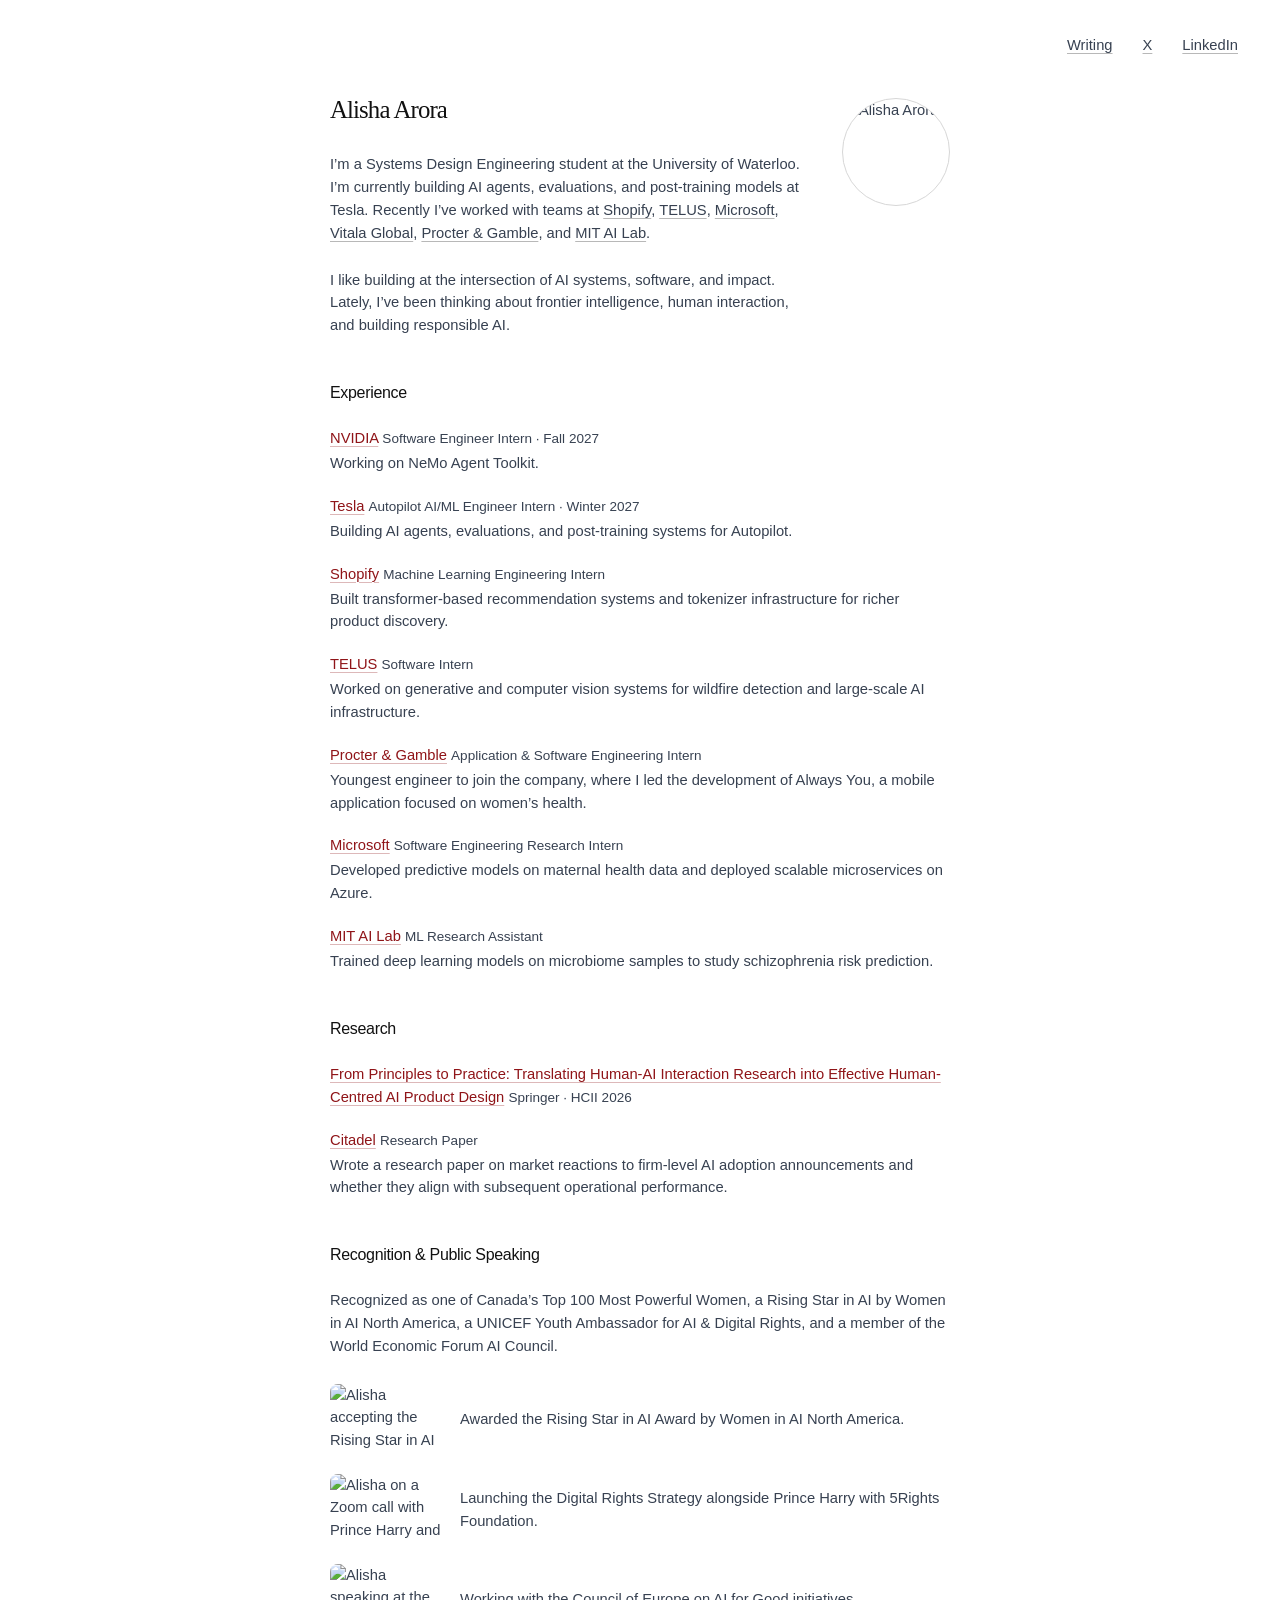
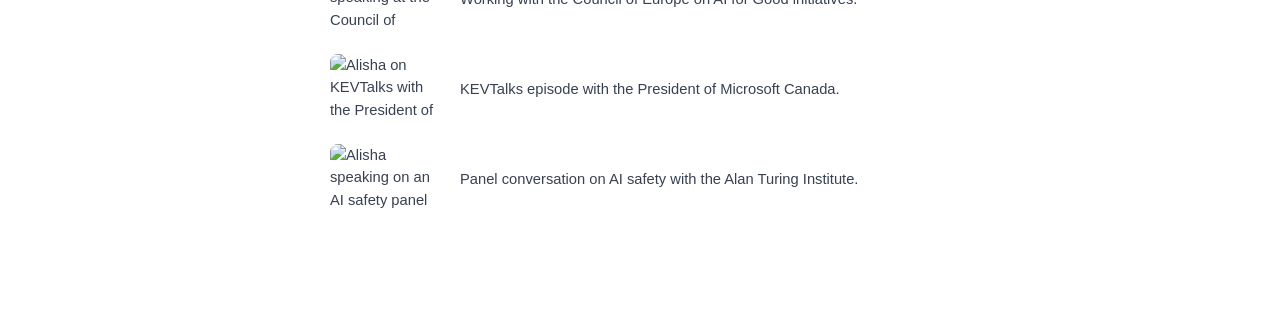
==== commit af6e0405: "Add research and upcoming internships" ====
--- a/index.html
+++ b/index.html
@@ -43,8 +43,12 @@
         <h2 id="experience-heading">Experience</h2>
         <div class="entry-list">
           <article class="entry">
-            <p><a class="entry-title" href="https://www.tesla.com/" target="_blank" rel="noopener">Tesla</a> <span class="date">Software Engineering Intern</span></p>
-            <p>Building AI agents, evaluations, and post-training systems at Tesla.</p>
+            <p><a class="entry-title" href="https://www.nvidia.com/" target="_blank" rel="noopener">NVIDIA</a> <span class="date">Software Engineer Intern · Fall 2027</span></p>
+            <p>Working on NeMo Agent Toolkit.</p>
+          </article>
+          <article class="entry">
+            <p><a class="entry-title" href="https://www.tesla.com/AI" target="_blank" rel="noopener">Tesla</a> <span class="date">Autopilot AI/ML Engineer Intern · Winter 2027</span></p>
+            <p>Building AI agents, evaluations, and post-training systems for Autopilot.</p>
           </article>
           <article class="entry">
             <p><a class="entry-title" href="https://www.shopify.com/" target="_blank" rel="noopener">Shopify</a> <span class="date">Machine Learning Engineering Intern</span></p>
@@ -65,6 +69,25 @@
           <article class="entry">
             <p><a class="entry-title" href="https://www.csail.mit.edu/" target="_blank" rel="noopener">MIT AI Lab</a> <span class="date">ML Research Assistant</span></p>
             <p>Trained deep learning models on microbiome samples to study schizophrenia risk prediction.</p>
+          </article>
+        </div>
+      </section>
+
+      <section aria-labelledby="research-heading">
+        <h2 id="research-heading">Research</h2>
+        <div class="entry-list">
+          <article class="entry">
+            <p>
+              <a class="entry-title" href="https://doi.org/10.1007/978-3-032-30846-7_18" target="_blank" rel="noopener">From Principles to Practice: Translating Human-AI Interaction Research into Effective Human-Centred AI Product Design</a>
+              <span class="date">Springer · HCII 2026</span>
+            </p>
+          </article>
+          <article class="entry">
+            <p>
+              <a class="entry-title" href="https://www.citadel.com/" target="_blank" rel="noopener" aria-label="Citadel (opens in a new tab)">Citadel</a>
+              <span class="date">Research Paper</span>
+            </p>
+            <p>Wrote a research paper on market reactions to firm-level AI adoption announcements and whether they align with subsequent operational performance.</p>
           </article>
         </div>
       </section>
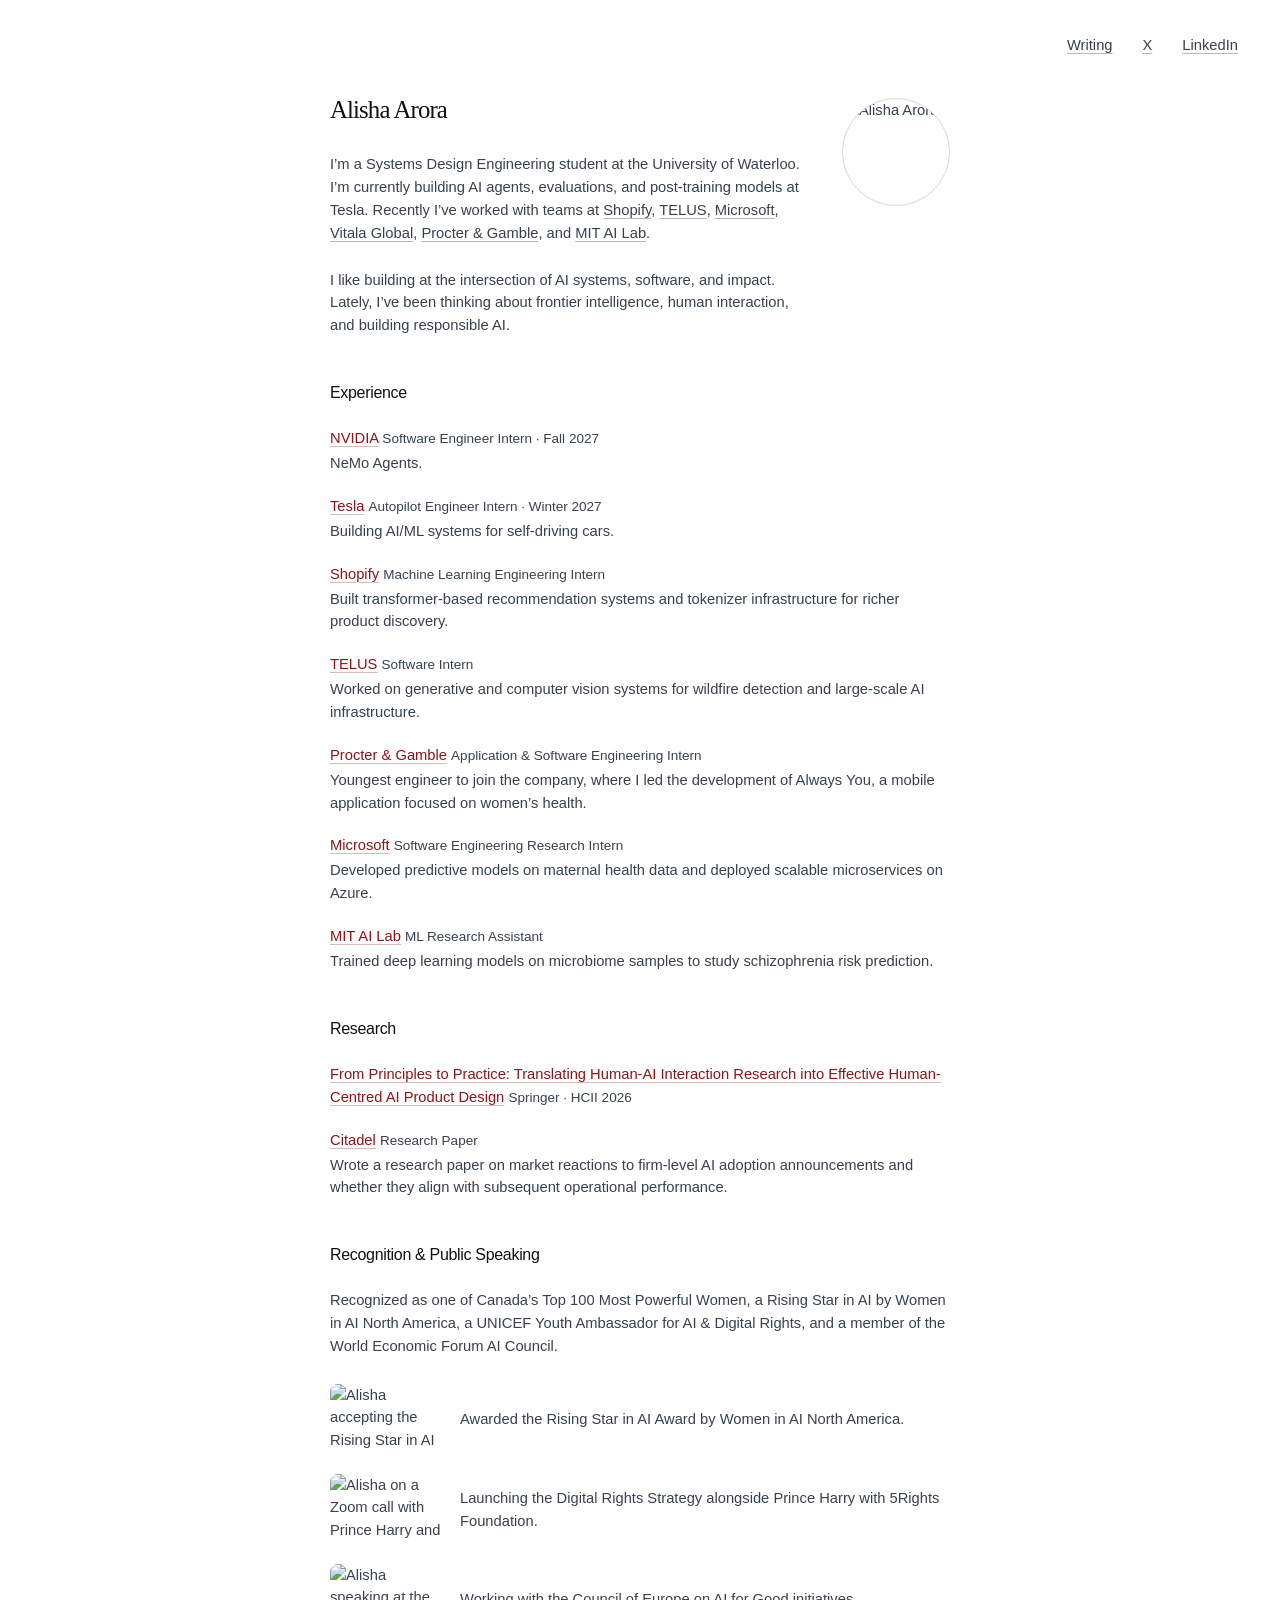
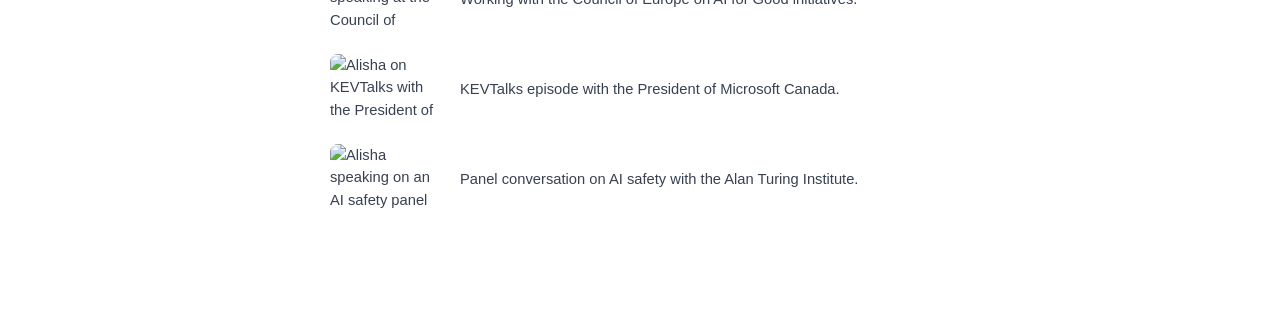
==== commit 21f4ed55: "Refine upcoming internship descriptions" ====
--- a/index.html
+++ b/index.html
@@ -44,11 +44,11 @@
         <div class="entry-list">
           <article class="entry">
             <p><a class="entry-title" href="https://www.nvidia.com/" target="_blank" rel="noopener">NVIDIA</a> <span class="date">Software Engineer Intern · Fall 2027</span></p>
-            <p>Working on NeMo Agent Toolkit.</p>
+            <p>NeMo Agents.</p>
           </article>
           <article class="entry">
-            <p><a class="entry-title" href="https://www.tesla.com/AI" target="_blank" rel="noopener">Tesla</a> <span class="date">Autopilot AI/ML Engineer Intern · Winter 2027</span></p>
-            <p>Building AI agents, evaluations, and post-training systems for Autopilot.</p>
+            <p><a class="entry-title" href="https://www.tesla.com/AI" target="_blank" rel="noopener">Tesla</a> <span class="date">Autopilot Engineer Intern · Winter 2027</span></p>
+            <p>Building AI/ML systems for self-driving cars.</p>
           </article>
           <article class="entry">
             <p><a class="entry-title" href="https://www.shopify.com/" target="_blank" rel="noopener">Shopify</a> <span class="date">Machine Learning Engineering Intern</span></p>
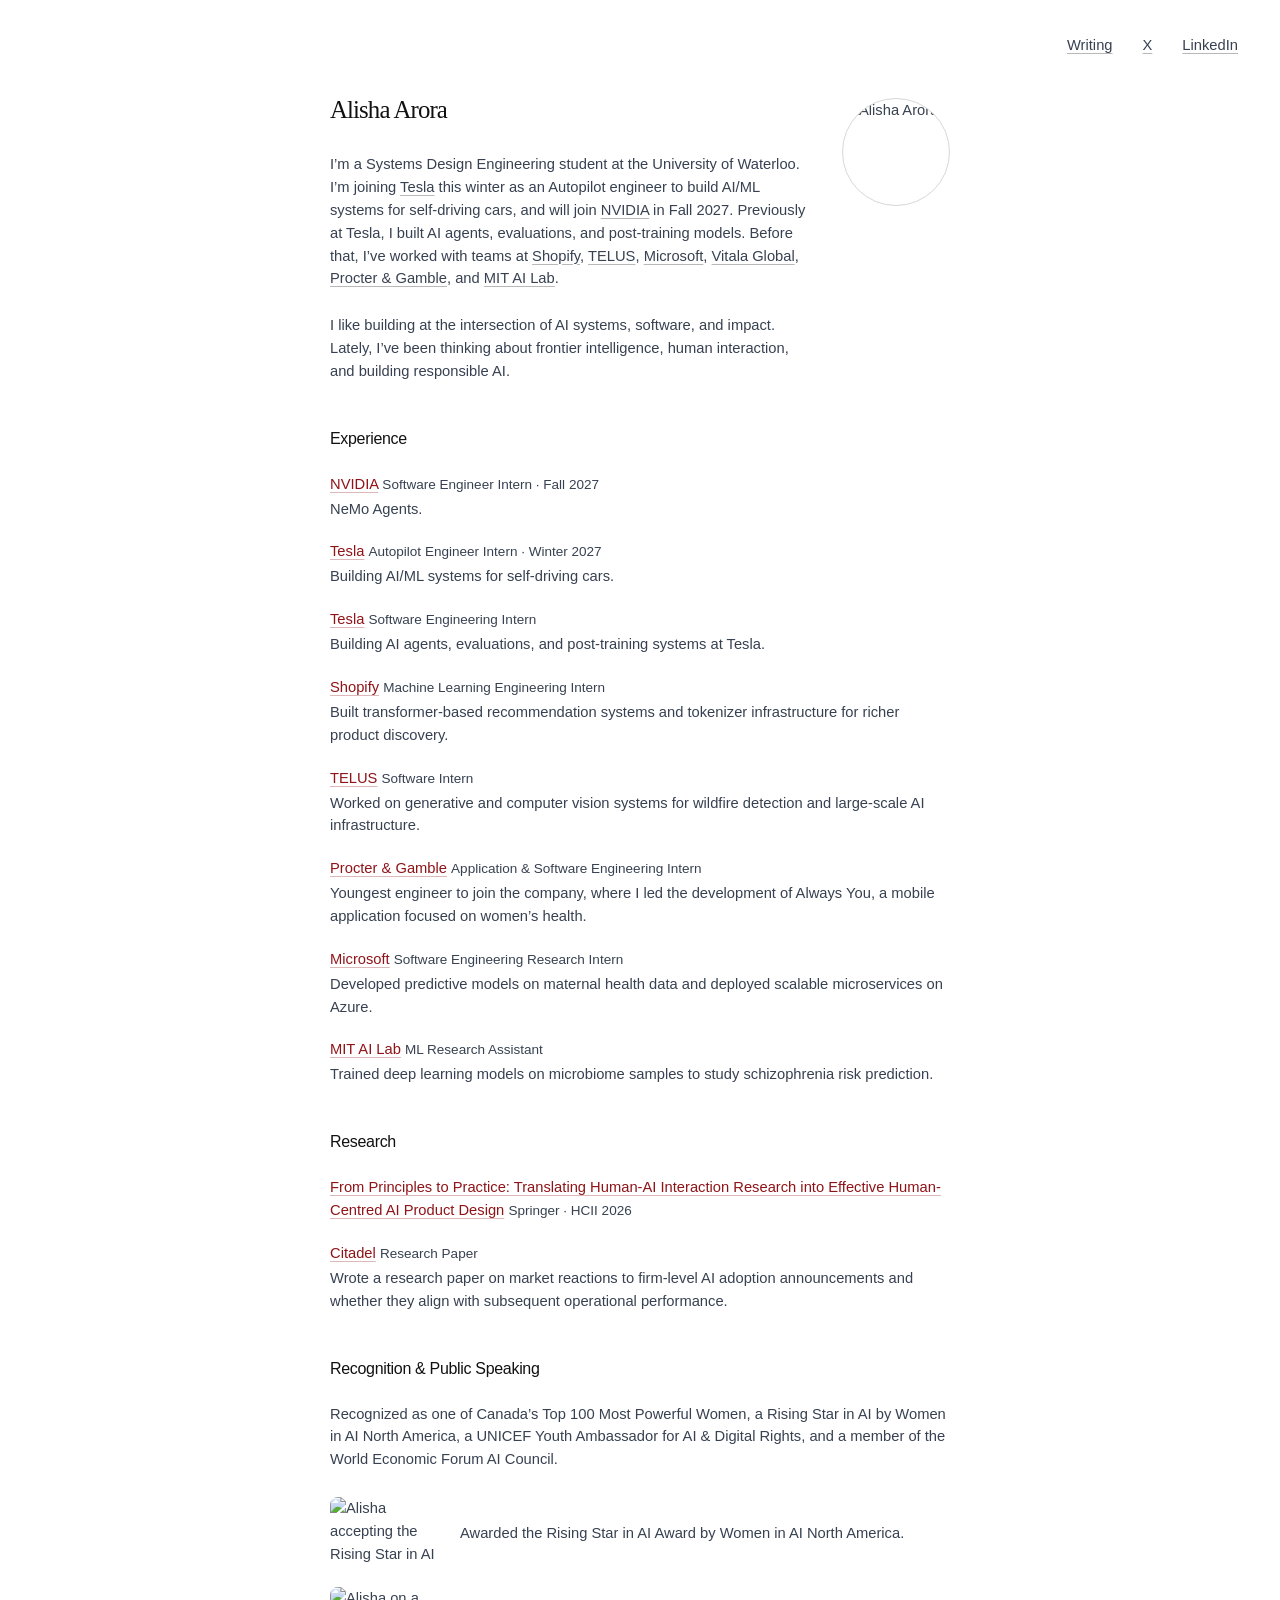
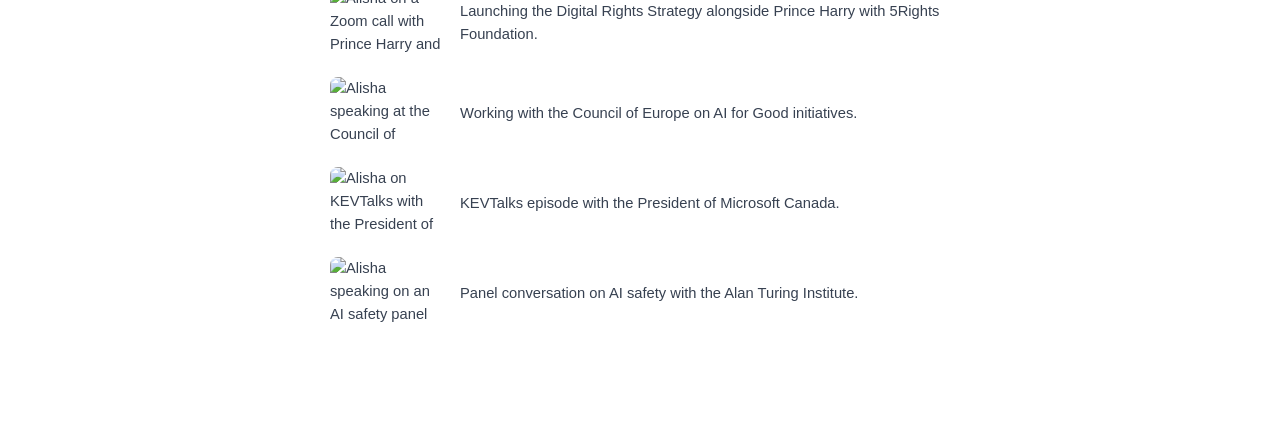
==== commit 65f16391: "Update introduction and preserve prior Tesla role" ====
--- a/index.html
+++ b/index.html
@@ -24,7 +24,11 @@
         <div class="hero-copy">
           <h1>Alisha Arora</h1>
           <p>
-            I’m a Systems Design Engineering student at the University of Waterloo. I’m currently building AI agents, evaluations, and post-training models at Tesla. Recently I’ve worked with teams at
+            I’m a Systems Design Engineering student at the University of Waterloo. I’m joining
+            <a href="https://www.tesla.com/AI" target="_blank" rel="noopener">Tesla</a>
+            this winter as an Autopilot engineer to build AI/ML systems for self-driving cars, and will join
+            <a href="https://www.nvidia.com/" target="_blank" rel="noopener">NVIDIA</a>
+            in Fall 2027. Previously at Tesla, I built AI agents, evaluations, and post-training models. Before that, I’ve worked with teams at
             <a href="https://www.shopify.com/" target="_blank" rel="noopener">Shopify</a>,
             <a href="https://www.telus.com/" target="_blank" rel="noopener">TELUS</a>,
             <a href="https://www.microsoft.com/" target="_blank" rel="noopener">Microsoft</a>,
@@ -49,6 +53,10 @@
           <article class="entry">
             <p><a class="entry-title" href="https://www.tesla.com/AI" target="_blank" rel="noopener">Tesla</a> <span class="date">Autopilot Engineer Intern · Winter 2027</span></p>
             <p>Building AI/ML systems for self-driving cars.</p>
+          </article>
+          <article class="entry">
+            <p><a class="entry-title" href="https://www.tesla.com/" target="_blank" rel="noopener">Tesla</a> <span class="date">Software Engineering Intern</span></p>
+            <p>Building AI agents, evaluations, and post-training systems at Tesla.</p>
           </article>
           <article class="entry">
             <p><a class="entry-title" href="https://www.shopify.com/" target="_blank" rel="noopener">Shopify</a> <span class="date">Machine Learning Engineering Intern</span></p>
